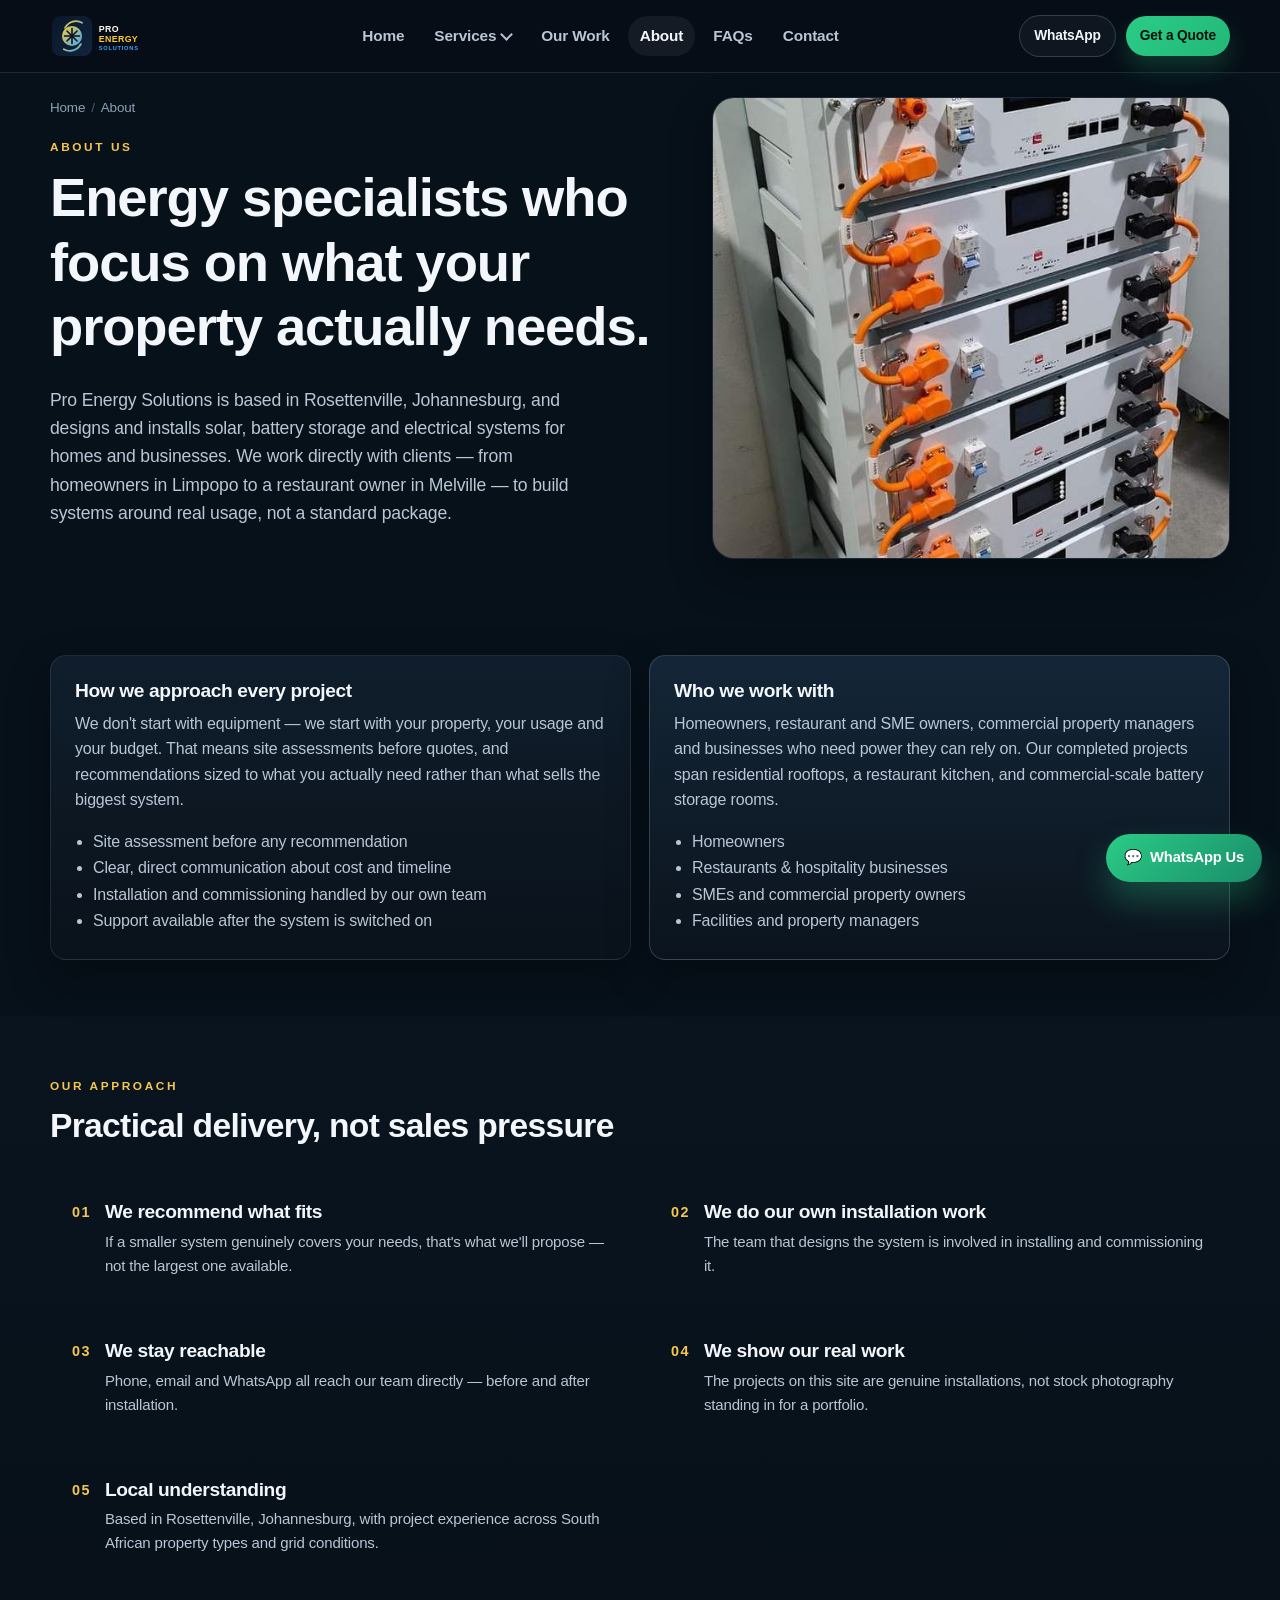
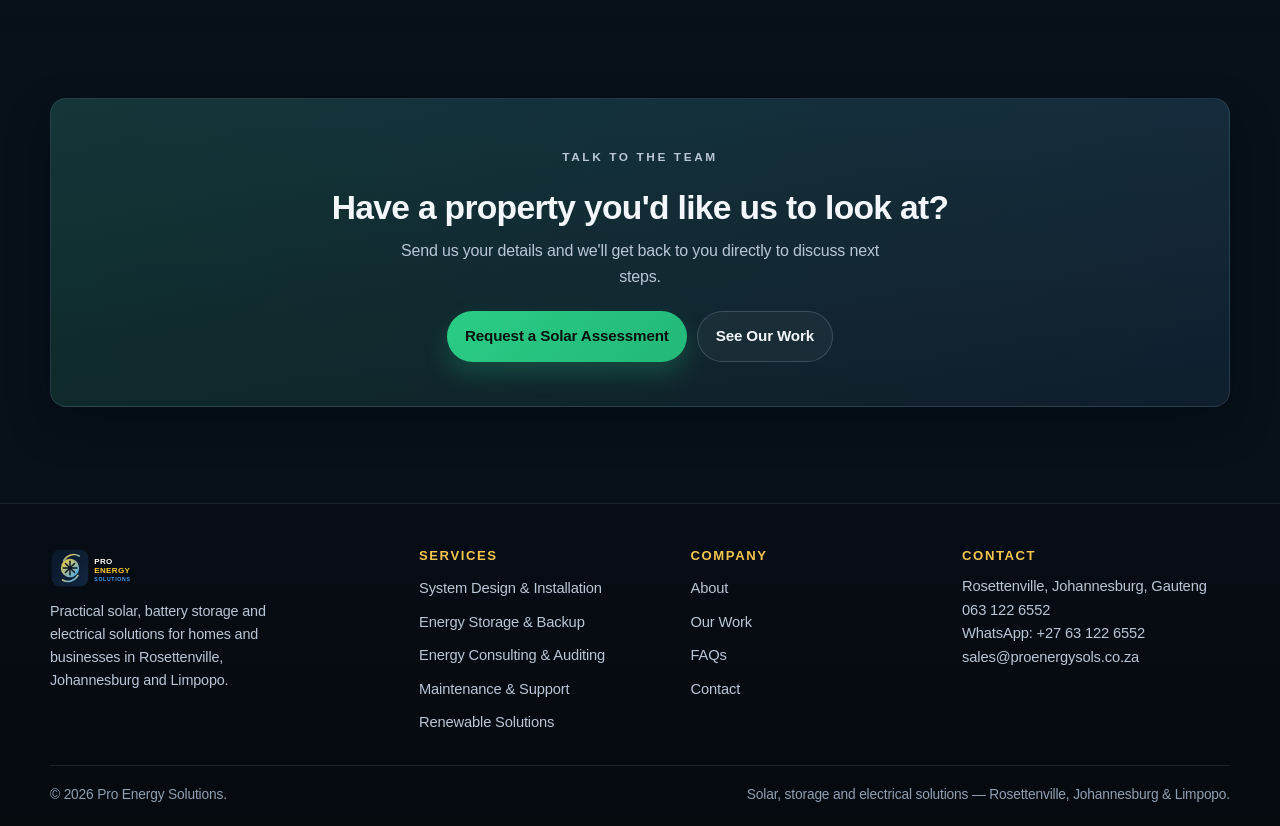
==== about.html @ cf30038c "Release production-ready Pro Energy Solutions website" ====
<!DOCTYPE html>
<html lang="en">
  <head>
    <meta charset="UTF-8" />
    <meta name="viewport" content="width=device-width, initial-scale=1.0" />
    <title>About Pro Energy Solutions | Johannesburg Solar &amp; Electrical Installers</title>
    <meta
      name="description"
      content="Pro Energy Solutions designs, installs and supports solar, battery and electrical systems for homes and businesses in Gauteng and Limpopo."
    />
    <link rel="canonical" href="https://zippy-cupcake-9b35af.netlify.app/about.html" />
    <meta property="og:type" content="website" />
    <meta property="og:site_name" content="Pro Energy Solutions" />
    <meta property="og:title" content="About Pro Energy Solutions | Johannesburg Solar &amp; Electrical Installers" />
    <meta property="og:description" content="Pro Energy Solutions designs, installs and supports solar, battery and electrical systems for homes and businesses in Gauteng and Limpopo." />
    <meta property="og:image" content="https://zippy-cupcake-9b35af.netlify.app/images/inverter_system_close_up.jpg" />
    <meta property="og:url" content="https://zippy-cupcake-9b35af.netlify.app/about.html" />
    <meta name="twitter:card" content="summary_large_image" />
    <link rel="icon" type="image/svg+xml" href="favicon.svg" />
    <link rel="stylesheet" href="style.css" />
    <script type="application/ld+json">
    {
      "@context": "https://schema.org",
      "@type": "BreadcrumbList",
      "itemListElement": [
        { "@type": "ListItem", "position": 1, "name": "Home", "item": "https://zippy-cupcake-9b35af.netlify.app/index.html" },
        { "@type": "ListItem", "position": 2, "name": "About", "item": "https://zippy-cupcake-9b35af.netlify.app/about.html" }
      ]
    }
    </script>
  </head>
  <body>
    <a class="skip-link" href="#main">Skip to main content</a>

    <header class="site-header">
      <nav class="nav container" aria-label="Primary">
        <a class="brand" href="index.html"><img src="logo.svg" alt="Pro Energy Solutions" class="site-logo" /></a>
        <button class="menu-toggle" type="button" aria-expanded="false" aria-controls="primary-nav-links" aria-label="Open menu">
          <span class="bar"></span>
        </button>
        <div class="nav-links" id="primary-nav-links">
          <a href="index.html">Home</a>
          <details class="nav-dropdown">
            <summary>Services</summary>
            <div class="nav-dropdown-menu">
              <a href="services.html">All Services</a>
              <a href="system-design.html">System Design &amp; Installation</a>
              <a href="storage.html">Energy Storage &amp; Backup</a>
              <a href="consulting.html">Energy Consulting &amp; Auditing</a>
              <a href="maintenance.html">Maintenance &amp; Support</a>
              <a href="renewables.html">Additional Renewable Solutions</a>
            </div>
          </details>
          <a href="work.html">Our Work</a>
          <a href="about.html" class="active" aria-current="page">About</a>
          <a href="faq.html">FAQs</a>
          <a href="contact.html">Contact</a>
          <div class="mobile-cta">
            <a class="btn btn-primary btn-sm" href="contact.html">Get a Quote</a>
            <a class="btn btn-whatsapp btn-sm" href="https://wa.me/27631226552" target="_blank" rel="noopener noreferrer">WhatsApp</a>
          </div>
        </div>
        <div class="nav-cta">
          <a class="btn btn-secondary btn-sm" href="https://wa.me/27631226552" target="_blank" rel="noopener noreferrer">WhatsApp</a>
          <a class="btn btn-primary btn-sm" href="contact.html">Get a Quote</a>
        </div>
      </nav>
    </header>

    <main id="main">
      <section class="page-hero">
        <div class="container page-hero-grid">
          <div>
            <nav class="breadcrumbs" aria-label="Breadcrumb">
              <a href="index.html">Home</a><span aria-hidden="true">/</span><span>About</span>
            </nav>
            <p class="eyebrow">About us</p>
            <h1>Energy specialists who focus on what your property actually needs.</h1>
            <p class="lead">
              Pro Energy Solutions is based in Rosettenville, Johannesburg, and designs and installs solar, battery
              storage and electrical systems for homes and businesses. We work directly with clients — from
              homeowners in Limpopo to a restaurant owner in Melville — to build systems around real usage, not a
              standard package.
            </p>
          </div>
          <div class="page-hero-media">
            <img src="images/inverter_system_close_up.jpg" alt="Close-up of a rack-mounted lithium battery system installed by Pro Energy Solutions" width="611" height="900" />
          </div>
        </div>
      </section>

      <section class="section">
        <div class="container">
          <h2 class="visually-hidden">Our approach and who we work with</h2>
          <div class="info-grid">
            <article class="panel reveal">
              <h3>How we approach every project</h3>
              <p>
                We don't start with equipment — we start with your property, your usage and your budget. That means
                site assessments before quotes, and recommendations sized to what you actually need rather than what
                sells the biggest system.
              </p>
              <ul class="check-list">
                <li>Site assessment before any recommendation</li>
                <li>Clear, direct communication about cost and timeline</li>
                <li>Installation and commissioning handled by our own team</li>
                <li>Support available after the system is switched on</li>
              </ul>
            </article>
            <article class="panel accent-panel reveal">
              <h3>Who we work with</h3>
              <p>
                Homeowners, restaurant and SME owners, commercial property managers and businesses who need power
                they can rely on. Our completed projects span residential rooftops, a restaurant kitchen, and
                commercial-scale battery storage rooms.
              </p>
              <ul class="check-list">
                <li>Homeowners</li>
                <li>Restaurants &amp; hospitality businesses</li>
                <li>SMEs and commercial property owners</li>
                <li>Facilities and property managers</li>
              </ul>
            </article>
          </div>
        </div>
      </section>

      <section class="section section-alt">
        <div class="container">
          <div class="section-head reveal">
            <p class="eyebrow">Our approach</p>
            <h2>Practical delivery, not sales pressure</h2>
          </div>
          <div class="why-grid">
            <article class="why-card reveal">
              <span class="why-num">01</span>
              <div>
                <h3>We recommend what fits</h3>
                <p>If a smaller system genuinely covers your needs, that's what we'll propose — not the largest one available.</p>
              </div>
            </article>
            <article class="why-card reveal">
              <span class="why-num">02</span>
              <div>
                <h3>We do our own installation work</h3>
                <p>The team that designs the system is involved in installing and commissioning it.</p>
              </div>
            </article>
            <article class="why-card reveal">
              <span class="why-num">03</span>
              <div>
                <h3>We stay reachable</h3>
                <p>Phone, email and WhatsApp all reach our team directly — before and after installation.</p>
              </div>
            </article>
            <article class="why-card reveal">
              <span class="why-num">04</span>
              <div>
                <h3>We show our real work</h3>
                <p>The projects on this site are genuine installations, not stock photography standing in for a portfolio.</p>
              </div>
            </article>
            <article class="why-card reveal">
              <span class="why-num">05</span>
              <div>
                <h3>Local understanding</h3>
                <p>Based in Rosettenville, Johannesburg, with project experience across South African property types and grid conditions.</p>
              </div>
            </article>
          </div>
        </div>
      </section>

      <section class="section">
        <div class="container">
          <div class="cta-panel reveal">
            <p class="eyebrow">Talk to the team</p>
            <h2>Have a property you'd like us to look at?</h2>
            <p>Send us your details and we'll get back to you directly to discuss next steps.</p>
            <div class="cta-row">
              <a class="btn btn-primary" href="contact.html">Request a Solar Assessment</a>
              <a class="btn btn-secondary" href="work.html">See Our Work</a>
            </div>
          </div>
        </div>
      </section>
    </main>

    <footer class="site-footer">
      <div class="container">
        <div class="footer-grid">
          <div class="footer-brand">
            <img src="logo.svg" alt="Pro Energy Solutions" class="site-logo" />
            <p>Practical solar, battery storage and electrical solutions for homes and businesses in Rosettenville, Johannesburg and Limpopo.</p>
          </div>
          <div class="footer-col">
            <h3>Services</h3>
            <ul>
              <li><a href="system-design.html">System Design &amp; Installation</a></li>
              <li><a href="storage.html">Energy Storage &amp; Backup</a></li>
              <li><a href="consulting.html">Energy Consulting &amp; Auditing</a></li>
              <li><a href="maintenance.html">Maintenance &amp; Support</a></li>
              <li><a href="renewables.html">Renewable Solutions</a></li>
            </ul>
          </div>
          <div class="footer-col">
            <h3>Company</h3>
            <ul>
              <li><a href="about.html">About</a></li>
              <li><a href="work.html">Our Work</a></li>
              <li><a href="faq.html">FAQs</a></li>
              <li><a href="contact.html">Contact</a></li>
            </ul>
          </div>
          <div class="footer-col">
            <h3>Contact</h3>
            <address>
              Rosettenville, Johannesburg, Gauteng<br />
              <a href="tel:+27631226552">063 122 6552</a><br />
              <a href="https://wa.me/27631226552" target="_blank" rel="noopener noreferrer">WhatsApp: +27 63 122 6552</a><br />
              <a href="mailto:sales@proenergysols.co.za">sales@proenergysols.co.za</a>
            </address>
          </div>
        </div>
        <div class="footer-bottom">
          <span>&copy; 2026 Pro Energy Solutions.</span>
          <span>Solar, storage and electrical solutions — Rosettenville, Johannesburg &amp; Limpopo.</span>
        </div>
      </div>
    </footer>

    <a class="whatsapp-float" href="https://wa.me/27631226552" target="_blank" rel="noopener noreferrer" aria-label="Chat with Pro Energy Solutions on WhatsApp">
      <span aria-hidden="true">💬</span><span class="wa-text">WhatsApp Us</span>
    </a>

    <nav class="mobile-action-bar" aria-label="Quick contact">
      <a class="mobile-action-item mai-whatsapp" href="https://wa.me/27631226552" target="_blank" rel="noopener noreferrer">
        <span class="mai-icon" aria-hidden="true">💬</span>WhatsApp
      </a>
      <a class="mobile-action-item mai-call" href="tel:+27631226552">
        <span class="mai-icon" aria-hidden="true">📞</span>Call
      </a>
      <a class="mobile-action-item mai-quote" href="contact.html">
        <span class="mai-icon" aria-hidden="true">⚡</span>Get Quote
      </a>
    </nav>
    <script src="script.js"></script>
  </body>
</html>
---- style.css ----
/* ==========================================================================
   Pro Energy Solutions — design system
   ========================================================================== */

:root {
  --bg: #07111a;
  --bg-2: #0a1826;
  --panel: #101f2d;
  --panel-2: #16293a;
  --text: #f3f7fb;
  --muted: #b9c6d6;
  --muted-2: #8ea0b4;
  --accent: #2acc86;
  --accent-ink: #06120d;
  --accent-2: #f5c64f;
  --accent-3: #5aa8ff;
  --border: rgba(148, 163, 184, 0.16);
  --border-strong: rgba(148, 163, 184, 0.28);
  --shadow: 0 18px 40px rgba(2, 6, 10, 0.45);
  --radius-lg: 22px;
  --radius-md: 16px;
  --radius-sm: 10px;
  --maxw: 1180px;
}

* { box-sizing: border-box; }

html { scroll-behavior: smooth; }

@media (prefers-reduced-motion: reduce) {
  html { scroll-behavior: auto; }
  *, *::before, *::after {
    animation-duration: 0.001ms !important;
    animation-iteration-count: 1 !important;
    transition-duration: 0.001ms !important;
    scroll-behavior: auto !important;
  }
}

body {
  margin: 0;
  font-family: "Segoe UI", "Inter", Arial, Helvetica, sans-serif;
  font-weight: 400;
  color: var(--text);
  line-height: 1.6;
  letter-spacing: -0.01em;
  background: var(--bg);
  min-height: 100vh;
}

img { max-width: 100%; display: block; }

.container {
  width: min(var(--maxw), calc(100% - 40px));
  margin: 0 auto;
}

a { color: inherit; }

h1, h2, h3, h4 {
  font-weight: 700;
  line-height: 1.18;
  letter-spacing: -0.02em;
  margin: 0 0 0.5em;
}

h1 { font-size: clamp(2.1rem, 5vw, 3.4rem); }
h2 { font-size: clamp(1.5rem, 3vw, 2.1rem); }
h3 { font-size: 1.2rem; }

p { margin: 0 0 1em; }

.lead {
  color: var(--muted);
  font-size: 1.1rem;
  max-width: 56ch;
}

.section-copy,
.card p,
.panel p {
  color: var(--muted);
  max-width: 62ch;
}

.eyebrow {
  display: inline-block;
  text-transform: uppercase;
  letter-spacing: 0.22em;
  font-size: 0.74rem;
  font-weight: 700;
  color: var(--accent-2);
  margin-bottom: 10px;
}

.visually-hidden {
  position: absolute;
  width: 1px; height: 1px;
  padding: 0; margin: -1px;
  overflow: hidden;
  clip: rect(0,0,0,0);
  white-space: nowrap;
  border: 0;
}

.skip-link {
  position: absolute;
  left: 12px;
  top: -60px;
  z-index: 100;
  background: var(--accent);
  color: var(--accent-ink);
  padding: 10px 16px;
  border-radius: 999px;
  font-weight: 700;
  text-decoration: none;
  transition: top 0.15s ease;
}

.skip-link:focus {
  top: 12px;
}

:focus-visible {
  outline: 2px solid var(--accent-3);
  outline-offset: 3px;
}

/* ==========================================================================
   Header / navigation
   ========================================================================== */

.site-header {
  position: sticky;
  top: 0;
  z-index: 60;
  background: rgba(7, 14, 22, 0.92);
  -webkit-backdrop-filter: blur(10px);
  backdrop-filter: blur(10px);
  border-bottom: 1px solid var(--border);
}

.nav {
  display: flex;
  align-items: center;
  justify-content: space-between;
  gap: 16px;
  padding: 14px 0;
}

.brand {
  display: inline-flex;
  align-items: center;
  gap: 10px;
  text-decoration: none;
  color: var(--text);
  flex-shrink: 0;
}

.site-logo {
  display: block;
  height: 44px;
  width: auto;
}

.nav-links {
  display: flex;
  align-items: center;
  gap: 6px;
}

.nav-links a {
  text-decoration: none;
  color: var(--muted);
  font-weight: 600;
  font-size: 0.96rem;
  padding: 8px 12px;
  border-radius: 999px;
  transition: color 0.15s ease, background 0.15s ease;
}

.nav-links a.active,
.nav-links a:hover,
.nav-links a:focus-visible {
  color: var(--text);
  background: rgba(255, 255, 255, 0.06);
}

.nav-cta {
  display: flex;
  align-items: center;
  gap: 10px;
  flex-shrink: 0;
}

.nav-dropdown {
  position: relative;
}

.nav-dropdown > summary {
  list-style: none;
  cursor: pointer;
  color: var(--muted);
  font-weight: 600;
  font-size: 0.96rem;
  padding: 8px 12px;
  border-radius: 999px;
  display: inline-flex;
  align-items: center;
  gap: 6px;
}

.nav-dropdown > summary::-webkit-details-marker { display: none; }
.nav-dropdown > summary::after {
  content: "";
  width: 7px; height: 7px;
  border-right: 2px solid currentColor;
  border-bottom: 2px solid currentColor;
  transform: rotate(45deg);
  margin-top: -4px;
}

.nav-dropdown[open] > summary,
.nav-dropdown > summary:hover,
.nav-dropdown > summary.active {
  color: var(--text);
  background: rgba(255, 255, 255, 0.06);
}

.nav-dropdown-menu {
  position: absolute;
  top: calc(100% + 8px);
  left: 0;
  min-width: 300px;
  padding: 8px;
  border-radius: 14px;
  border: 1px solid var(--border);
  background: linear-gradient(180deg, rgba(15, 27, 40, 0.99), rgba(9, 16, 24, 0.99));
  box-shadow: 0 18px 32px rgba(1, 5, 10, 0.4);
  display: grid;
  gap: 4px;
  z-index: 20;
}

.nav-dropdown-menu a {
  display: block;
  padding: 10px 12px;
  border-radius: 10px;
  color: var(--text);
  text-decoration: none;
  font-weight: 600;
  font-size: 0.94rem;
}

.nav-dropdown-menu a:hover,
.nav-dropdown-menu a:focus-visible {
  background: rgba(42, 204, 134, 0.12);
}

.menu-toggle {
  display: none;
  align-items: center;
  justify-content: center;
  width: 44px;
  height: 44px;
  border-radius: 10px;
  border: 1px solid var(--border-strong);
  background: rgba(255, 255, 255, 0.04);
  color: var(--text);
  cursor: pointer;
  flex-shrink: 0;
}

.menu-toggle .bar {
  display: block;
  width: 20px;
  height: 2px;
  background: currentColor;
  position: relative;
}

.menu-toggle .bar::before,
.menu-toggle .bar::after {
  content: "";
  position: absolute;
  left: 0;
  width: 20px;
  height: 2px;
  background: currentColor;
  transition: transform 0.2s ease;
}

.menu-toggle .bar::before { top: -6px; }
.menu-toggle .bar::after { top: 6px; }

.btn {
  display: inline-flex;
  align-items: center;
  justify-content: center;
  gap: 8px;
  padding: 12px 18px;
  border-radius: 999px;
  text-decoration: none;
  font-weight: 700;
  font-size: 0.95rem;
  border: 0;
  cursor: pointer;
  transition: transform 0.15s ease, box-shadow 0.15s ease, background 0.15s ease;
  font-family: inherit;
}

.btn:hover { transform: translateY(-1px); }

.btn-primary {
  background: linear-gradient(135deg, var(--accent), #23b878);
  color: var(--accent-ink);
  box-shadow: 0 12px 24px rgba(42, 204, 134, 0.22);
}

.btn-secondary {
  background: rgba(255, 255, 255, 0.04);
  border: 1px solid var(--border-strong);
  color: var(--text);
}

.btn-secondary:hover {
  border-color: var(--accent-3);
  background: rgba(90, 168, 255, 0.08);
}

.btn-whatsapp {
  background: linear-gradient(135deg, #2acc86, #1a8d6a);
  color: #fff;
}

.btn-sm { padding: 9px 14px; font-size: 0.86rem; }

.nav-cta .btn { display: none; }

@media (min-width: 900px) {
  .nav-cta .btn { display: inline-flex; }
}

/* mobile nav */
@media (max-width: 899px) {
  .menu-toggle { display: inline-flex; }

  .nav-links {
    position: fixed;
    inset: 68px 0 0 0;
    height: calc(100vh - 68px);
    background: rgba(6, 12, 19, 0.98);
    flex-direction: column;
    align-items: stretch;
    padding: 18px 20px 30px;
    gap: 2px;
    overflow-y: auto;
    transform: translateX(100%);
    transition: transform 0.25s ease;
    z-index: 40;
  }

  .nav-links.is-open { transform: translateX(0); }

  .nav-links a {
    padding: 14px 10px;
    font-size: 1.05rem;
    border-bottom: 1px solid var(--border);
    border-radius: 0;
  }

  .nav-dropdown { width: 100%; }
  .nav-dropdown > summary {
    padding: 14px 10px;
    font-size: 1.05rem;
    border-bottom: 1px solid var(--border);
    border-radius: 0;
    width: 100%;
  }

  .nav-dropdown-menu {
    position: static;
    border: 0;
    background: rgba(255, 255, 255, 0.03);
    box-shadow: none;
    margin: 4px 0 4px 10px;
  }

  .nav-links .mobile-cta {
    display: flex;
    gap: 10px;
    margin-top: 16px;
    flex-wrap: wrap;
  }

  .nav-links .mobile-cta .btn { flex: 1 1 140px; }
}

@media (min-width: 900px) {
  .mobile-cta { display: none; }
}

/* ==========================================================================
   Hero
   ========================================================================== */

.hero {
  padding: 28px 0 56px;
  position: relative;
  overflow: hidden;
}

.hero::before {
  content: "";
  position: absolute;
  inset: 0;
  background:
    radial-gradient(circle at 12% 0%, rgba(42, 204, 134, 0.14), transparent 42%),
    radial-gradient(circle at 90% 8%, rgba(245, 198, 79, 0.12), transparent 38%),
    linear-gradient(180deg, #07111a 0%, #081420 100%);
  z-index: -1;
}

.hero-split {
  display: grid;
  grid-template-columns: 1.05fr 0.95fr;
  gap: 32px;
  align-items: center;
  padding-top: 20px;
}

.hero-copy-col h1 { color: #fff; }

.hero-tagline {
  color: var(--muted);
  font-size: 1.12rem;
  max-width: 50ch;
  margin-bottom: 22px;
}

.hero-cta-row {
  display: flex;
  flex-wrap: wrap;
  gap: 12px;
  margin-bottom: 26px;
}

.hero-call-link {
  margin: 0 0 22px;
}

.hero-call-link a {
  color: var(--muted);
  text-decoration: none;
  font-weight: 600;
  font-size: 0.92rem;
  border-bottom: 1px dashed var(--border-strong);
  padding-bottom: 1px;
}

.hero-call-link a:hover { color: var(--text); border-color: var(--accent-3); }

.hero-proof-row {
  display: flex;
  flex-wrap: wrap;
  gap: 10px;
}

.hero-proof-row span {
  display: inline-flex;
  align-items: center;
  gap: 6px;
  padding: 8px 12px;
  border-radius: 999px;
  background: rgba(255, 255, 255, 0.05);
  border: 1px solid var(--border);
  color: var(--muted);
  font-size: 0.86rem;
}

.hero-visual {
  position: relative;
  border-radius: var(--radius-lg);
  overflow: hidden;
  border: 1px solid var(--border);
  box-shadow: var(--shadow);
  min-height: 420px;
  background: var(--panel);
}

.hero-visual img {
  width: 100%;
  height: 100%;
  min-height: 420px;
  object-fit: cover;
  object-position: center;
}

.hero-visual-caption {
  position: absolute;
  left: 14px;
  bottom: 14px;
  right: 14px;
  display: flex;
  align-items: center;
  gap: 8px;
  padding: 10px 14px;
  border-radius: 12px;
  background: rgba(6, 12, 19, 0.72);
  -webkit-backdrop-filter: blur(6px);
  backdrop-filter: blur(6px);
  border: 1px solid rgba(255, 255, 255, 0.1);
  font-size: 0.86rem;
  color: #eef4fa;
}

/* simple inner-page hero (service/about/etc pages) */
.page-hero {
  padding: 24px 0 40px;
}

.page-hero-grid {
  display: grid;
  grid-template-columns: 1.1fr 0.9fr;
  gap: 28px;
  align-items: start;
}

.page-hero-media {
  border-radius: var(--radius-lg);
  overflow: hidden;
  border: 1px solid var(--border);
  box-shadow: var(--shadow);
}

.page-hero-media img {
  width: 100%;
  height: 100%;
  max-height: 460px;
  object-fit: cover;
}

.breadcrumbs {
  display: flex;
  flex-wrap: wrap;
  gap: 6px;
  font-size: 0.84rem;
  color: var(--muted-2);
  margin-bottom: 14px;
}

.breadcrumbs a { color: var(--muted-2); text-decoration: none; }
.breadcrumbs a:hover { color: var(--text); }
.breadcrumbs span[aria-hidden] { opacity: 0.5; }

/* ==========================================================================
   Cards / panels
   ========================================================================== */

.feature-card,
.card,
.panel,
.cta-panel,
.info-card {
  background: linear-gradient(180deg, rgba(16, 31, 45, 0.96), rgba(10, 18, 27, 0.98));
  border: 1px solid var(--border);
  border-radius: var(--radius-md);
  box-shadow: var(--shadow);
}

.feature-card {
  padding: 20px;
}

.feature-card h2, .feature-card h3 { margin-bottom: 10px; }

.feature-card ul {
  padding-left: 18px;
  margin: 0;
  color: var(--muted);
  display: grid;
  gap: 6px;
}

.page-content {
  padding: 8px 0 60px;
}

.section {
  padding: 56px 0;
}

.section-alt {
  background: linear-gradient(180deg, rgba(12, 22, 33, 0.6), rgba(8, 15, 23, 0.2));
}

.section-head {
  max-width: 68ch;
  margin-bottom: 34px;
}

.section-head.center {
  margin-left: auto;
  margin-right: auto;
  text-align: center;
}

/* trust strip */
.trust-strip {
  display: grid;
  grid-template-columns: repeat(4, 1fr);
  gap: 16px;
}

.trust-item {
  padding: 20px 18px;
  display: flex;
  flex-direction: column;
  gap: 8px;
}

.trust-item .trust-icon {
  width: 38px; height: 38px;
  border-radius: 10px;
  background: rgba(42, 204, 134, 0.14);
  color: var(--accent);
  display: flex;
  align-items: center;
  justify-content: center;
  font-weight: 800;
}

.trust-item h3 { margin: 0; font-size: 1rem; }
.trust-item p { margin: 0; font-size: 0.92rem; color: var(--muted); }

/* services grid */
.cards-grid {
  display: grid;
  grid-template-columns: repeat(3, 1fr);
  gap: 18px;
}

.card {
  padding: 22px;
  display: flex;
  flex-direction: column;
  gap: 10px;
}

.card .card-icon {
  width: 42px; height: 42px;
  border-radius: 12px;
  background: rgba(90, 168, 255, 0.14);
  color: var(--accent-3);
  display: flex;
  align-items: center;
  justify-content: center;
  font-weight: 800;
  margin-bottom: 4px;
}

.card h3 { margin-bottom: 2px; }

.text-link {
  display: inline-flex;
  align-items: center;
  gap: 6px;
  margin-top: auto;
  padding-top: 8px;
  color: var(--accent);
  text-decoration: none;
  font-weight: 700;
  font-size: 0.92rem;
}

.text-link:hover { color: var(--accent-2); }

.text-link-standalone { margin-top: 26px; }

/* why-us grid */
.why-grid {
  display: grid;
  grid-template-columns: repeat(2, 1fr);
  gap: 18px;
}

.why-card {
  padding: 22px;
  display: flex;
  gap: 14px;
}

.why-card .why-num {
  font-weight: 800;
  color: var(--accent-2);
  font-size: 0.9rem;
  letter-spacing: 0.1em;
  flex-shrink: 0;
}

.why-card h3 { margin-bottom: 6px; }
.why-card p { margin: 0; color: var(--muted); font-size: 0.94rem; }

/* ==========================================================================
   Our Work / project cards
   ========================================================================== */

.projects-grid {
  display: grid;
  grid-template-columns: repeat(3, 1fr);
  gap: 20px;
}

.project-card {
  border-radius: var(--radius-md);
  overflow: hidden;
  border: 1px solid var(--border);
  background: var(--panel);
  box-shadow: var(--shadow);
  display: flex;
  flex-direction: column;
}

.project-media {
  position: relative;
  aspect-ratio: 4 / 3;
  overflow: hidden;
  background: var(--panel-2);
}

.project-media img {
  width: 100%;
  height: 100%;
  object-fit: cover;
  transition: transform 0.35s ease;
}

.project-card:hover .project-media img { transform: scale(1.04); }

.project-tag {
  position: absolute;
  top: 12px;
  left: 12px;
  padding: 6px 12px;
  border-radius: 999px;
  background: rgba(6, 12, 19, 0.78);
  border: 1px solid rgba(255, 255, 255, 0.14);
  font-size: 0.78rem;
  font-weight: 700;
  color: var(--accent-2);
}

.project-body {
  padding: 18px 20px 22px;
  display: flex;
  flex-direction: column;
  gap: 10px;
  flex: 1;
}

.project-location {
  font-size: 0.86rem;
  color: var(--muted-2);
  font-weight: 600;
}

.project-body h3 { margin: 0; }

.project-facts {
  display: grid;
  gap: 8px;
  margin-top: 4px;
  font-size: 0.9rem;
}

.project-facts dt {
  color: var(--accent-2);
  font-weight: 700;
  font-size: 0.76rem;
  text-transform: uppercase;
  letter-spacing: 0.08em;
  margin: 0;
}

.project-facts dd {
  margin: 2px 0 0;
  color: var(--muted);
}

/* ==========================================================================
   Testimonials
   ========================================================================== */

.testimonial-list {
  display: grid;
  gap: 22px;
}

.testimonial-card {
  display: grid;
  grid-template-columns: 300px 1fr;
  gap: 0;
  border-radius: var(--radius-lg);
  overflow: hidden;
  border: 1px solid var(--border);
  background: var(--panel);
  box-shadow: var(--shadow);
}

.testimonial-card:nth-child(even) {
  grid-template-columns: 1fr 300px;
}

.testimonial-card:nth-child(even) .testimonial-media { order: 2; }

.testimonial-media {
  position: relative;
  min-height: 240px;
}

.testimonial-media img {
  width: 100%;
  height: 100%;
  object-fit: cover;
}

.testimonial-media-caption {
  position: absolute;
  left: 10px;
  bottom: 10px;
  right: 10px;
  font-size: 0.72rem;
  color: #dbe7f3;
  background: rgba(5, 10, 16, 0.68);
  padding: 6px 10px;
  border-radius: 8px;
  line-height: 1.35;
}

.testimonial-body {
  padding: 28px 30px;
  display: flex;
  flex-direction: column;
  justify-content: center;
  gap: 14px;
}

.testimonial-quote {
  font-size: 1.08rem;
  color: #eef4fb;
  line-height: 1.6;
  margin: 0;
  position: relative;
}

.testimonial-attribution strong {
  display: block;
  font-size: 1rem;
  color: var(--text);
}

.testimonial-attribution span {
  color: var(--muted-2);
  font-size: 0.88rem;
}

/* ==========================================================================
   Process steps
   ========================================================================== */

.steps-grid {
  display: grid;
  grid-template-columns: repeat(3, 1fr);
  gap: 16px;
}

.step-card {
  padding: 20px;
  border-radius: var(--radius-md);
  background: rgba(255, 255, 255, 0.03);
  border: 1px solid var(--border);
}

.step-card strong {
  display: inline-block;
  color: var(--accent);
  font-size: 0.82rem;
  letter-spacing: 0.18em;
  font-weight: 800;
  margin-bottom: 8px;
}

.step-card h3 { margin: 0 0 6px; font-size: 1.02rem; }
.step-card p { margin: 0; color: var(--muted); font-size: 0.9rem; }

/* ==========================================================================
   Service areas
   ========================================================================== */

.area-chip-row {
  display: flex;
  flex-wrap: wrap;
  gap: 10px;
}

.area-chip {
  padding: 12px 18px;
  border-radius: 12px;
  background: rgba(255, 255, 255, 0.04);
  border: 1px solid var(--border);
  font-weight: 600;
  font-size: 0.94rem;
  display: flex;
  align-items: center;
  gap: 8px;
}

.area-chip .dot {
  width: 8px; height: 8px;
  border-radius: 999px;
  background: var(--accent);
  flex-shrink: 0;
}

/* ==========================================================================
   FAQ accordion
   ========================================================================== */

.faq-list {
  display: grid;
  gap: 10px;
}

.faq-item {
  border: 1px solid var(--border);
  border-radius: var(--radius-md);
  background: var(--panel);
  overflow: hidden;
}

.faq-item > summary {
  list-style: none;
  cursor: pointer;
  padding: 18px 20px;
  font-weight: 700;
  font-size: 1rem;
  display: flex;
  align-items: center;
  justify-content: space-between;
  gap: 14px;
}

.faq-item > summary::-webkit-details-marker { display: none; }

.faq-item > summary::after {
  content: "+";
  font-size: 1.4rem;
  font-weight: 400;
  color: var(--accent);
  flex-shrink: 0;
  transition: transform 0.2s ease;
}

.faq-item[open] > summary::after { transform: rotate(45deg); }

.faq-item .faq-answer {
  padding: 0 20px 20px;
  color: var(--muted);
  margin: 0;
}

/* ==========================================================================
   CTA panel / footer
   ========================================================================== */

.cta-panel {
  margin-top: 8px;
  padding: 44px 36px;
  text-align: center;
  background:
    linear-gradient(135deg, rgba(42, 204, 134, 0.14), rgba(90, 168, 255, 0.08)),
    linear-gradient(180deg, rgba(16, 31, 45, 0.96), rgba(10, 18, 27, 0.98));
}

.cta-panel h2 { margin-bottom: 10px; }
.cta-panel p { color: var(--muted); max-width: 56ch; margin: 0 auto 22px; }
.cta-panel .cta-row { justify-content: center; }

.cta-row {
  display: flex;
  flex-wrap: wrap;
  gap: 10px;
}

.cta-row-stacked {
  flex-direction: column;
  align-items: stretch;
}

.site-footer {
  border-top: 1px solid var(--border);
  background: linear-gradient(180deg, rgba(7, 13, 21, 0.98), rgba(5, 10, 15, 0.99));
  margin-top: 40px;
  padding: 44px 0 20px;
}

.footer-grid {
  display: grid;
  grid-template-columns: 1.4fr 1fr 1fr 1.1fr;
  gap: 28px;
  padding-bottom: 30px;
  border-bottom: 1px solid var(--border);
}

.footer-brand .site-logo { height: 40px; margin-bottom: 12px; }
.footer-brand p { color: var(--muted); font-size: 0.9rem; max-width: 32ch; }

.footer-col h3 {
  font-size: 0.82rem;
  text-transform: uppercase;
  letter-spacing: 0.12em;
  color: var(--accent-2);
  margin-bottom: 12px;
}

.footer-col ul {
  list-style: none;
  padding: 0;
  margin: 0;
  display: grid;
  gap: 8px;
}

.footer-col a {
  color: var(--muted);
  text-decoration: none;
  font-size: 0.92rem;
}

.footer-col a:hover { color: var(--text); }

.footer-col address { font-style: normal; color: var(--muted); font-size: 0.92rem; }

.footer-bottom {
  display: flex;
  flex-wrap: wrap;
  justify-content: space-between;
  gap: 10px;
  padding-top: 18px;
  color: var(--muted-2);
  font-size: 0.86rem;
}

.footer-bottom a { color: var(--muted-2); text-decoration: none; }
.footer-bottom a:hover { color: var(--text); }

/* ==========================================================================
   WhatsApp float
   ========================================================================== */

.whatsapp-float {
  position: fixed;
  right: 18px;
  bottom: 18px;
  z-index: 50;
  display: inline-flex;
  align-items: center;
  gap: 8px;
  padding: 12px 18px;
  border-radius: 999px;
  background: linear-gradient(135deg, #2acc86, #1a8d6a);
  color: #fff;
  text-decoration: none;
  font-weight: 700;
  font-size: 0.92rem;
  box-shadow: 0 18px 34px rgba(42, 204, 134, 0.3);
}

.whatsapp-float:hover { transform: translateY(-1px); }

/* mobile sticky action bar */
.mobile-action-bar {
  display: none;
  position: fixed;
  left: 0; right: 0; bottom: 0;
  z-index: 55;
  grid-template-columns: repeat(3, 1fr);
  gap: 6px;
  background: rgba(7, 13, 20, 0.97);
  -webkit-backdrop-filter: blur(8px);
  backdrop-filter: blur(8px);
  border-top: 1px solid var(--border-strong);
  padding: 8px max(10px, env(safe-area-inset-right)) max(8px, env(safe-area-inset-bottom)) max(10px, env(safe-area-inset-left));
}

.mobile-action-item {
  display: flex;
  flex-direction: column;
  align-items: center;
  justify-content: center;
  gap: 2px;
  padding: 8px 4px;
  border-radius: 12px;
  text-decoration: none;
  color: var(--text);
  font-size: 0.72rem;
  font-weight: 700;
  letter-spacing: 0.01em;
}

.mobile-action-item .mai-icon { font-size: 1.15rem; line-height: 1; }

.mobile-action-item.mai-whatsapp { background: rgba(42, 204, 134, 0.14); }
.mobile-action-item.mai-call { background: rgba(90, 168, 255, 0.14); }
.mobile-action-item.mai-quote { background: rgba(245, 198, 79, 0.16); }

@media (max-width: 760px) {
  .mobile-action-bar { display: grid; }
  .whatsapp-float { display: none; }
  body { padding-bottom: 74px; }
}

/* ==========================================================================
   Forms
   ========================================================================== */

.contact-form {
  display: grid;
  gap: 14px;
}

.field-grid {
  display: grid;
  grid-template-columns: repeat(2, 1fr);
  gap: 14px;
}

.contact-form label {
  display: grid;
  gap: 6px;
  color: var(--text);
  font-weight: 600;
  font-size: 0.92rem;
}

.contact-form .req { color: var(--accent-2); }

.contact-form input,
.contact-form select,
.contact-form textarea {
  width: 100%;
  padding: 11px 13px;
  border-radius: 10px;
  border: 1px solid var(--border-strong);
  background: rgba(255, 255, 255, 0.04);
  color: var(--text);
  font: inherit;
}

.contact-form input:focus,
.contact-form select:focus,
.contact-form textarea:focus {
  border-color: var(--accent-3);
}

.contact-form input:invalid:not(:placeholder-shown),
.contact-form textarea:invalid:not(:placeholder-shown) {
  border-color: #e0616b;
}

.contact-form input::placeholder,
.contact-form textarea::placeholder {
  color: #7f8fa3;
}

.contact-form textarea {
  resize: vertical;
  min-height: 120px;
}

.form-step-label {
  margin: 4px 0 -4px;
  font-size: 0.82rem;
  font-weight: 700;
  color: var(--accent-2);
  text-transform: uppercase;
  letter-spacing: 0.06em;
}

.contact-form .form-step-label:first-child { margin-top: 0; }

.form-note {
  font-size: 0.84rem;
  color: var(--muted-2);
  margin: 0;
}

.form-status {
  font-size: 0.92rem;
  padding: 10px 14px;
  border-radius: 10px;
  display: none;
}

.form-status.is-visible { display: block; }

.form-status.success {
  background: rgba(42, 204, 134, 0.14);
  color: #a9f0cd;
  border: 1px solid rgba(42, 204, 134, 0.3);
}

/* two-column info panels */
.info-grid {
  display: grid;
  grid-template-columns: 1fr 1fr;
  gap: 18px;
}

.panel { padding: 24px; }
.panel h3 { margin-bottom: 8px; }

.accent-panel {
  background: linear-gradient(180deg, rgba(20, 39, 56, 0.96), rgba(11, 20, 30, 0.98));
  border-color: var(--border-strong);
}

.check-list {
  padding-left: 18px;
  color: var(--muted);
  line-height: 1.65;
  margin: 12px 0 0;
}

/* image gallery strip (service pages) */
.image-strip {
  display: grid;
  grid-template-columns: repeat(auto-fit, minmax(200px, 1fr));
  gap: 10px;
  margin-top: 18px;
}

.image-strip img {
  width: 100%;
  height: 170px;
  object-fit: cover;
  border-radius: 14px;
  border: 1px solid var(--border);
}

/* scroll-reveal */
.reveal {
  opacity: 0;
  transform: translateY(16px);
  transition: opacity 0.5s ease, transform 0.5s ease;
}

.reveal.is-visible {
  opacity: 1;
  transform: translateY(0);
}

@media (prefers-reduced-motion: reduce) {
  .reveal { opacity: 1; transform: none; transition: none; }
}

/* ==========================================================================
   Responsive
   ========================================================================== */

@media (max-width: 1080px) {
  .trust-strip { grid-template-columns: repeat(2, 1fr); }
  .cards-grid { grid-template-columns: repeat(2, 1fr); }
  .projects-grid { grid-template-columns: repeat(2, 1fr); }
  .footer-grid { grid-template-columns: 1fr 1fr; }
}

@media (max-width: 900px) {
  .hero-split,
  .page-hero-grid {
    grid-template-columns: 1fr;
  }
  .hero-visual { order: -1; min-height: 320px; }
  .hero-visual img { min-height: 320px; }
}

@media (max-width: 760px) {
  .why-grid,
  .steps-grid,
  .info-grid,
  .cards-grid,
  .projects-grid,
  .footer-grid,
  .trust-strip {
    grid-template-columns: 1fr;
  }

  .testimonial-card,
  .testimonial-card:nth-child(even) {
    grid-template-columns: 1fr;
  }

  .testimonial-card:nth-child(even) .testimonial-media { order: 0; }
  .testimonial-media { min-height: 200px; }
  .testimonial-body { padding: 22px; }

  .field-grid { grid-template-columns: 1fr; }
  .image-strip { grid-template-columns: 1fr 1fr; }

  .cta-panel { padding: 32px 20px; }

  h1 { font-size: 2rem; }
}

@media (max-width: 520px) {
  .container { width: calc(100% - 28px); }
  .image-strip { grid-template-columns: 1fr; }
  .whatsapp-float { right: 12px; bottom: 12px; padding: 11px 14px; font-size: 0.86rem; }
  .whatsapp-float .wa-text { display: none; }
}
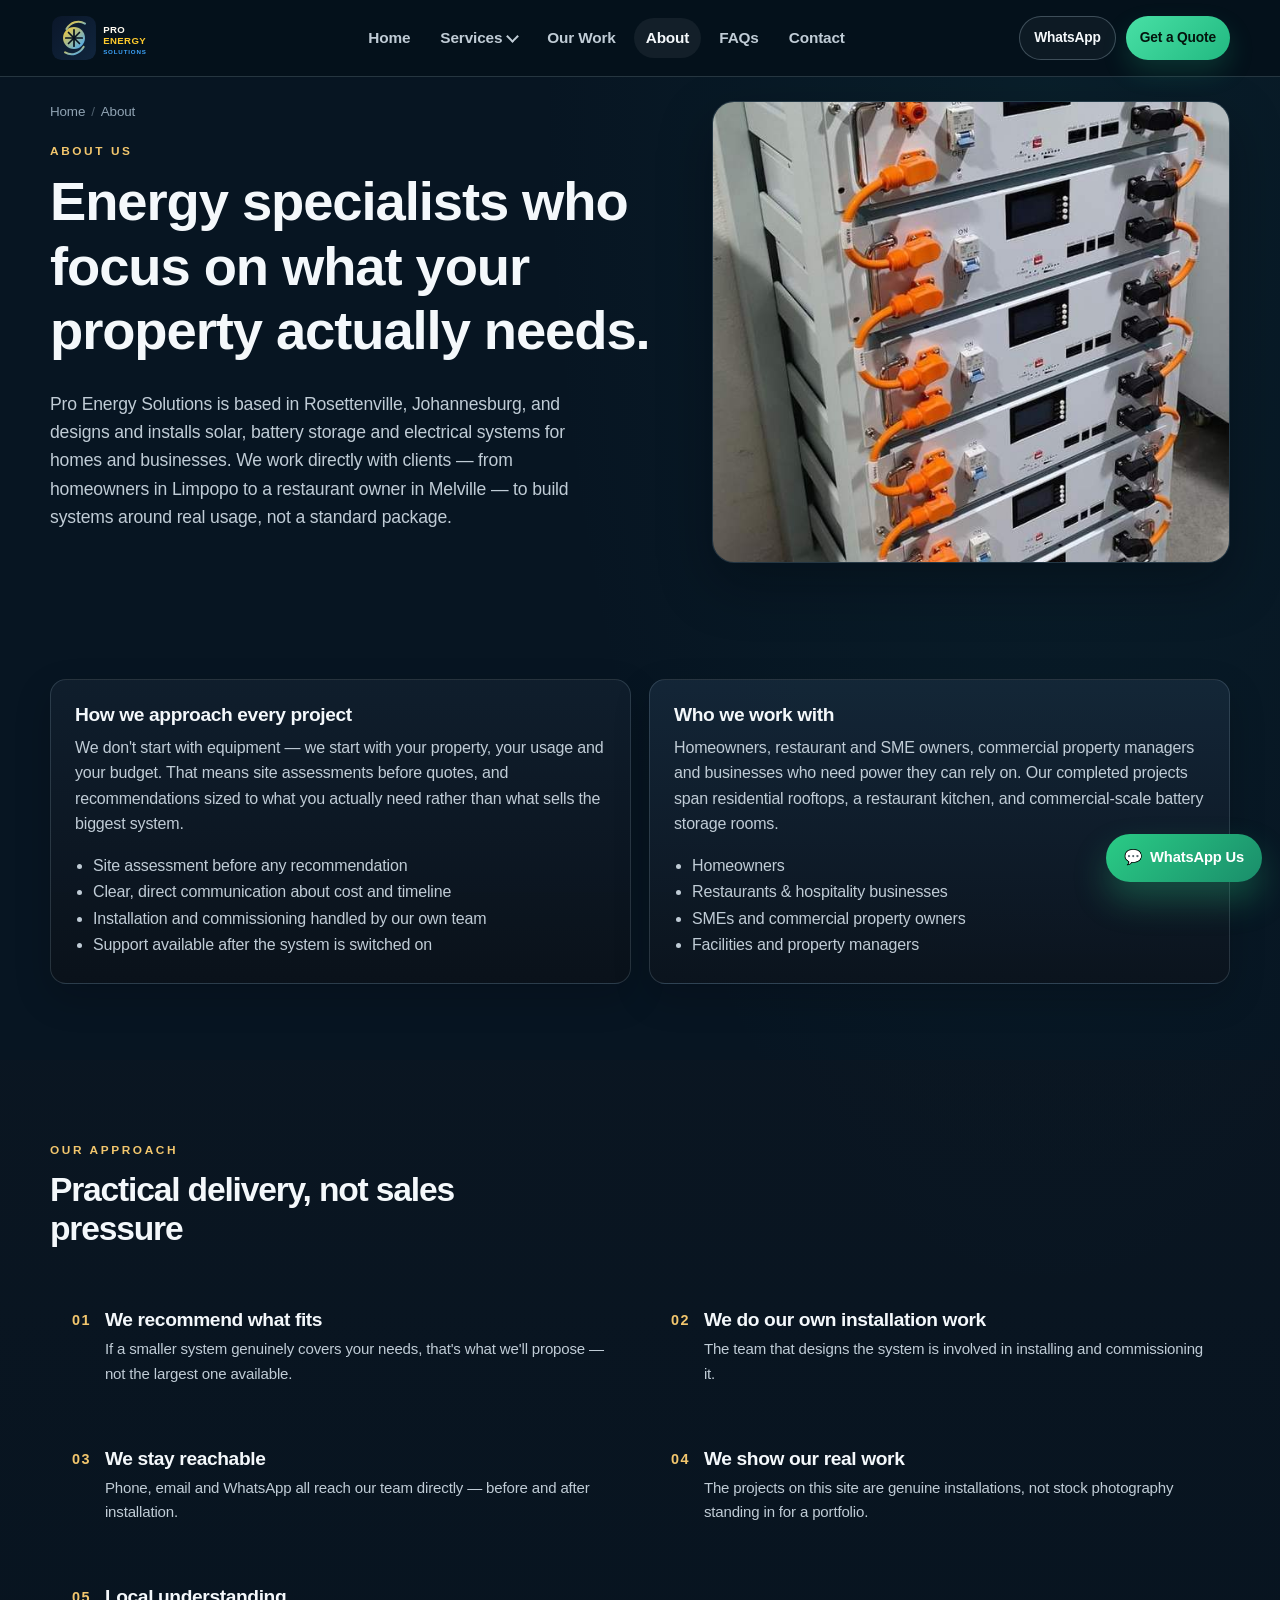
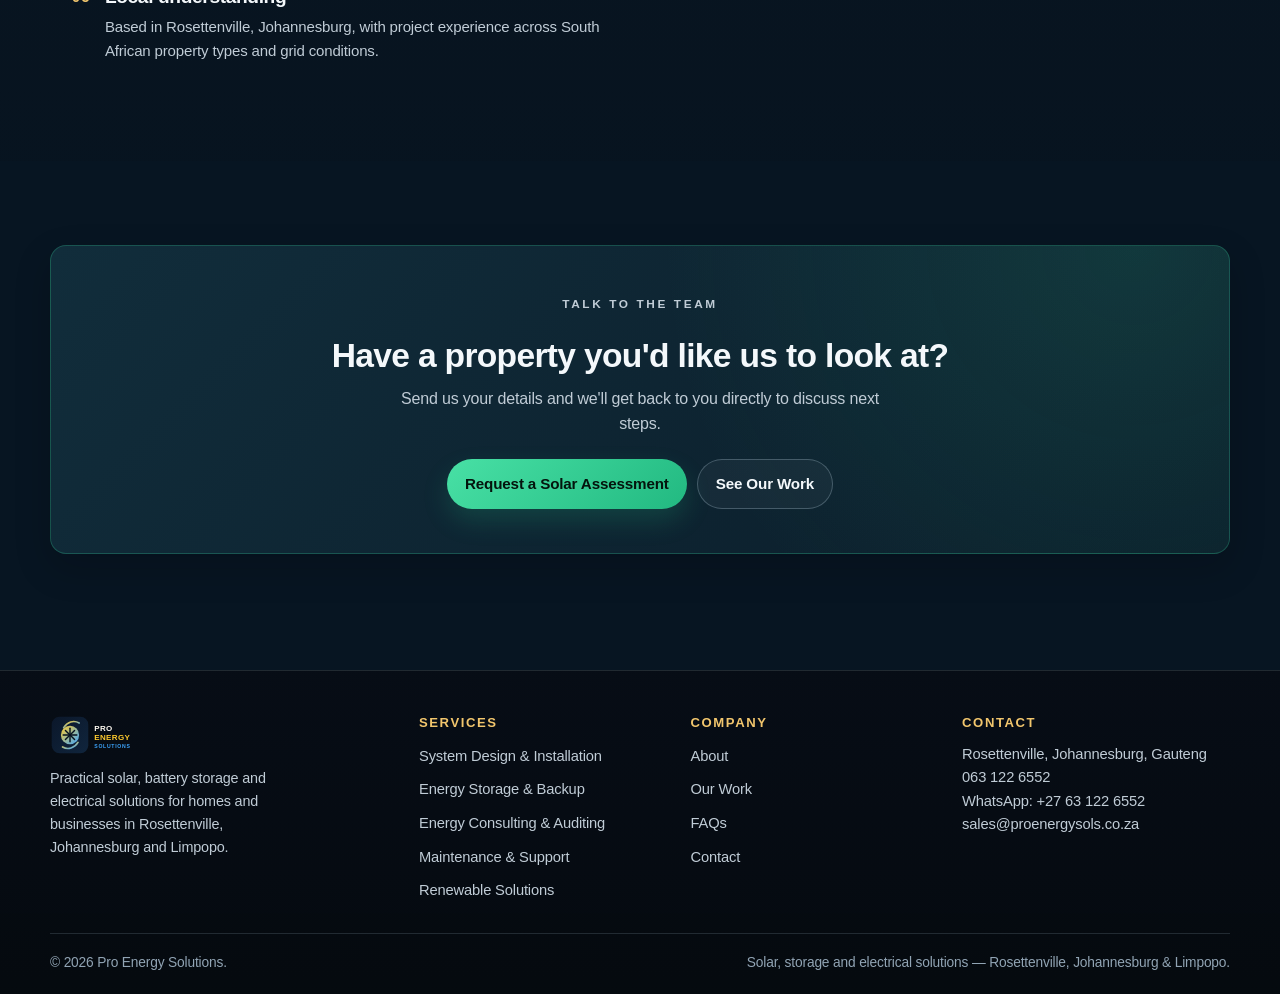
==== commit 972a33f2: "fix(seo): replace legacy hosting URLs with proenergysols.co.za" ====
--- a/about.html
+++ b/about.html
@@ -8,13 +8,13 @@
       name="description"
       content="Pro Energy Solutions designs, installs and supports solar, battery and electrical systems for homes and businesses in Gauteng and Limpopo."
     />
-    <link rel="canonical" href="https://zippy-cupcake-9b35af.netlify.app/about.html" />
+    <link rel="canonical" href="https://proenergysols.co.za/about.html" />
     <meta property="og:type" content="website" />
     <meta property="og:site_name" content="Pro Energy Solutions" />
     <meta property="og:title" content="About Pro Energy Solutions | Johannesburg Solar &amp; Electrical Installers" />
     <meta property="og:description" content="Pro Energy Solutions designs, installs and supports solar, battery and electrical systems for homes and businesses in Gauteng and Limpopo." />
-    <meta property="og:image" content="https://zippy-cupcake-9b35af.netlify.app/images/inverter_system_close_up.jpg" />
-    <meta property="og:url" content="https://zippy-cupcake-9b35af.netlify.app/about.html" />
+    <meta property="og:image" content="https://proenergysols.co.za/images/inverter_system_close_up.jpg" />
+    <meta property="og:url" content="https://proenergysols.co.za/about.html" />
     <meta name="twitter:card" content="summary_large_image" />
     <link rel="icon" type="image/svg+xml" href="favicon.svg" />
     <link rel="stylesheet" href="style.css" />
@@ -23,8 +23,8 @@
       "@context": "https://schema.org",
       "@type": "BreadcrumbList",
       "itemListElement": [
-        { "@type": "ListItem", "position": 1, "name": "Home", "item": "https://zippy-cupcake-9b35af.netlify.app/index.html" },
-        { "@type": "ListItem", "position": 2, "name": "About", "item": "https://zippy-cupcake-9b35af.netlify.app/about.html" }
+        { "@type": "ListItem", "position": 1, "name": "Home", "item": "https://proenergysols.co.za/index.html" },
+        { "@type": "ListItem", "position": 2, "name": "About", "item": "https://proenergysols.co.za/about.html" }
       ]
     }
     </script>
--- a/style.css
+++ b/style.css
@@ -1318,3 +1318,13 @@
   .whatsapp-float { right: 12px; bottom: 12px; padding: 11px 14px; font-size: 0.86rem; }
   .whatsapp-float .wa-text { display: none; }
 }
+
+/* Refinement pass: clearer hierarchy, polished interactions and stronger mobile presentation */
+:root{--bg:#071522;--bg-2:#0b1d2a;--panel:#102635;--panel-2:#173447;--text:#f4f8fb;--muted:#c0ccd6;--muted-2:#91a4b4;--accent:#35d39a;--accent-ink:#04140d;--accent-2:#f2c66d;--accent-3:#72c9ec;--border:rgba(174,199,216,.17);--border-strong:rgba(174,199,216,.3);--shadow:0 22px 52px rgba(0,7,13,.34)}
+html{scroll-padding-top:88px}body{background:radial-gradient(ellipse at 82% 3%,rgba(31,130,129,.09),transparent 32rem),var(--bg);-webkit-font-smoothing:antialiased;text-rendering:optimizeLegibility}::selection{background:rgba(53,211,154,.28);color:#fff}
+.site-header{background:rgba(5,17,27,.94);border-bottom-color:rgba(174,199,216,.2)}.site-logo{height:48px}.nav-links a,.nav-dropdown>summary{transition:color .18s ease,background .18s ease}.nav-dropdown-menu{background:linear-gradient(180deg,#102838,#091925);border-color:var(--border-strong)}
+.btn{min-height:44px}.btn-primary{background:linear-gradient(135deg,#48e0a5,#22b981);box-shadow:0 12px 26px rgba(35,185,129,.2)}.btn-primary:hover{box-shadow:0 16px 30px rgba(35,185,129,.28)}.btn-whatsapp{background:linear-gradient(135deg,#27c987,#138a68)}
+.hero{padding:42px 0 64px}.hero::before{background:radial-gradient(circle at 12% 0%,rgba(53,211,154,.17),transparent 42%),radial-gradient(circle at 90% 8%,rgba(114,201,236,.13),transparent 38%),linear-gradient(180deg,#081927 0%,#071522 100%)}.hero-split{gap:clamp(28px,4vw,56px)}.hero-copy-col h1{max-width:16ch;letter-spacing:-.045em}.hero-tagline{max-width:54ch;line-height:1.75}.hero-visual{min-height:470px;border-radius:26px;border-color:rgba(174,199,216,.25);box-shadow:0 28px 70px rgba(0,5,10,.42)}.hero-visual img{min-height:470px}.hero-visual-caption{background:rgba(4,16,25,.82)}.hero-proof-row span{background:rgba(255,255,255,.045)}
+.section{padding:clamp(48px,6vw,76px) 0}.section-head{margin-bottom:38px}.section-head h2{max-width:25ch;letter-spacing:-.035em}.card,.feature-card,.panel,.cta-panel,.info-card,.project-card{border-color:rgba(174,199,216,.18);box-shadow:0 14px 36px rgba(0,6,12,.2)}.card,.project-card,.feature-card,.panel{transition:border-color .2s ease,transform .2s ease,box-shadow .2s ease}.card:hover,.project-card:hover,.feature-card:hover{transform:translateY(-4px);border-color:rgba(53,211,154,.42);box-shadow:0 22px 46px rgba(0,6,12,.3)}.card .card-icon{background:rgba(114,201,236,.12);color:var(--accent-3)}.trust-item .trust-icon{background:rgba(53,211,154,.13)}.project-media img{transition:transform .45s ease}.project-card:hover .project-media img{transform:scale(1.035)}.project-location{color:var(--accent-2)}.project-tag{background:rgba(5,20,30,.9)}
+.cta-panel{background:radial-gradient(circle at 92% 0%,rgba(53,211,154,.13),transparent 42%),linear-gradient(135deg,#112d3b,#0b1d2a);border-color:rgba(53,211,154,.25)}.text-link{color:#59e2ae}.text-link:hover{color:#f2c66d}.contact-form input,.contact-form select,.contact-form textarea{background:rgba(2,12,20,.48);border-color:rgba(174,199,216,.28)}.contact-form select option{background:#102635;color:#f4f8fb}.contact-form input:focus,.contact-form select:focus,.contact-form textarea:focus{outline:2px solid rgba(114,201,236,.28);outline-offset:1px}.mobile-action-bar{background:rgba(5,17,27,.97);border-top-color:rgba(174,199,216,.24)}.mobile-action-item{min-height:48px}:focus-visible{outline-color:#8adcf4;outline-offset:3px}
+@media(max-width:900px){.hero{padding-top:22px}.hero-visual,.hero-visual img{min-height:340px}.hero-copy-col h1{max-width:20ch}}@media(max-width:760px){.section{padding:46px 0}.hero-visual,.hero-visual img{min-height:280px}.hero-copy-col h1{font-size:clamp(2rem,9vw,2.65rem)}.hero-cta-row .btn,.cta-row .btn{width:100%}.nav-links{background:rgba(5,17,27,.99)}}@media(prefers-reduced-motion:reduce){.card,.project-card,.feature-card,.project-media img{transition:none}.card:hover,.project-card:hover,.feature-card:hover{transform:none}}
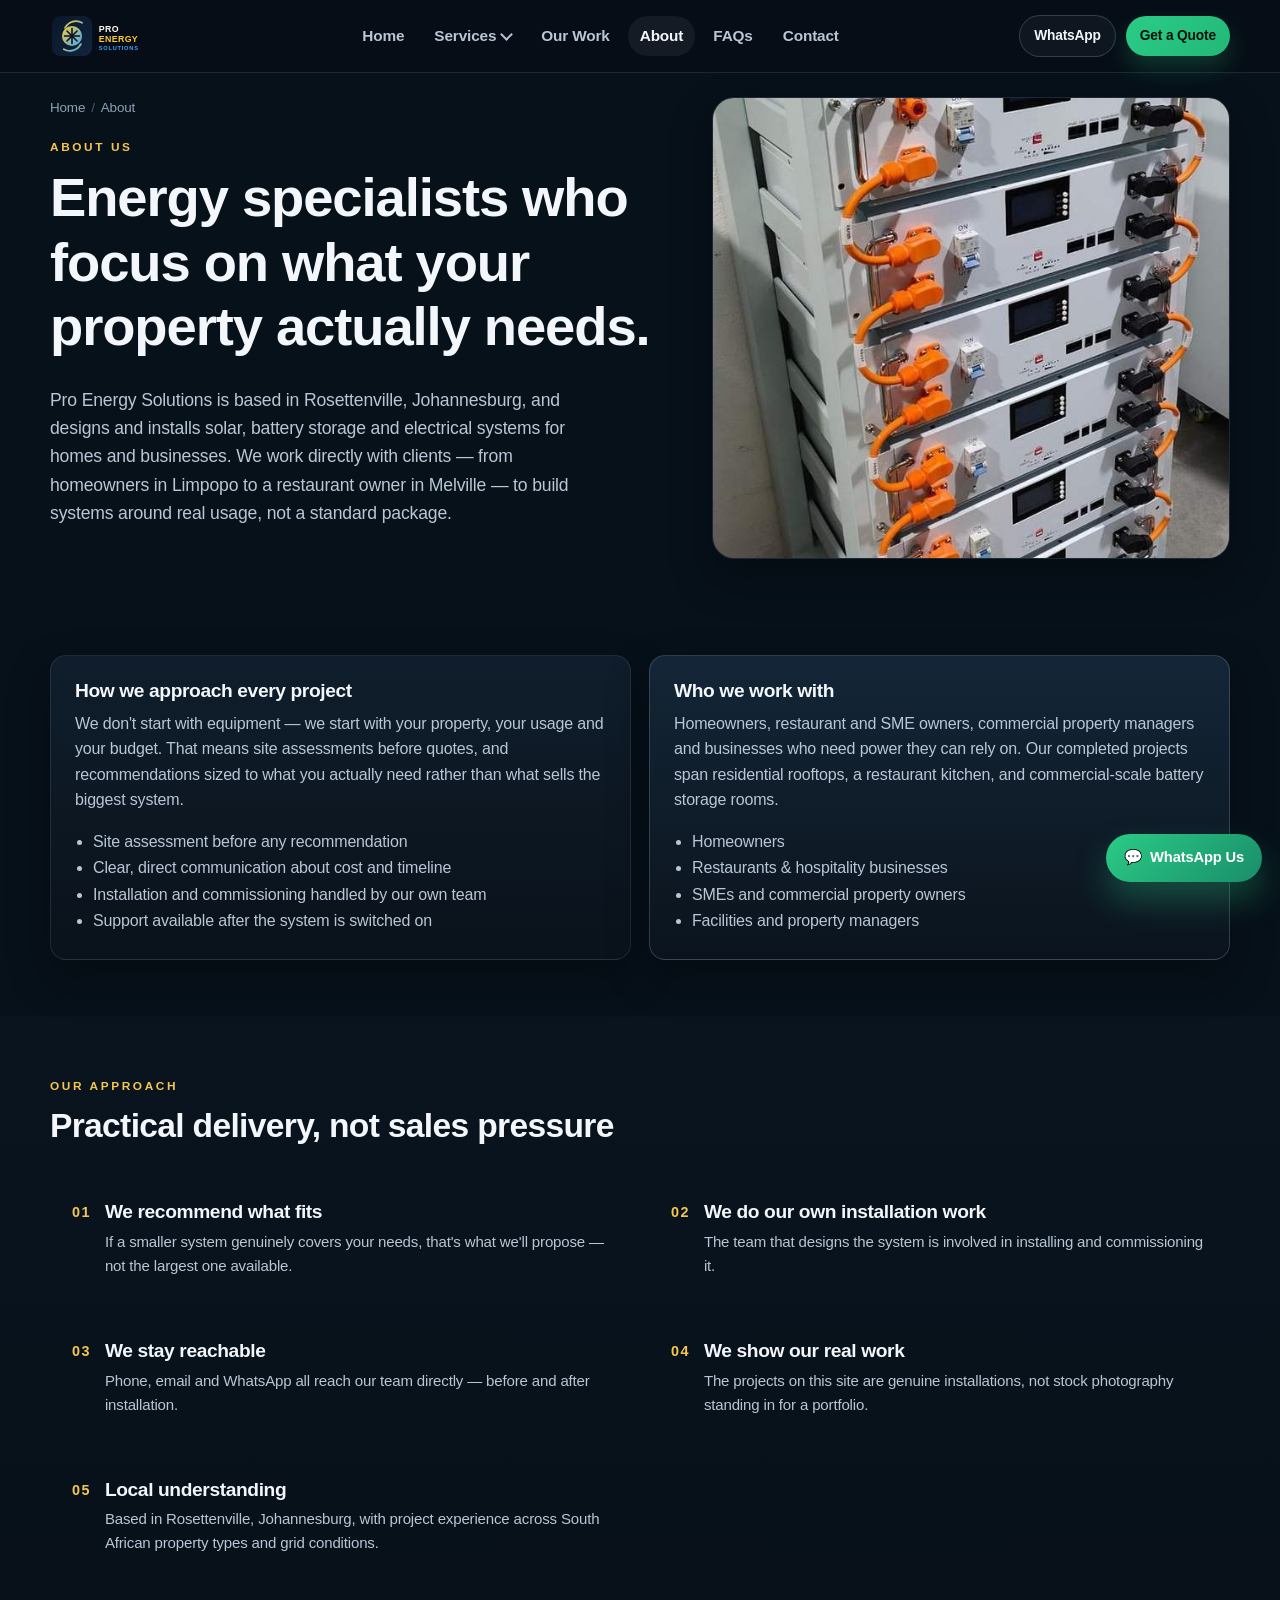
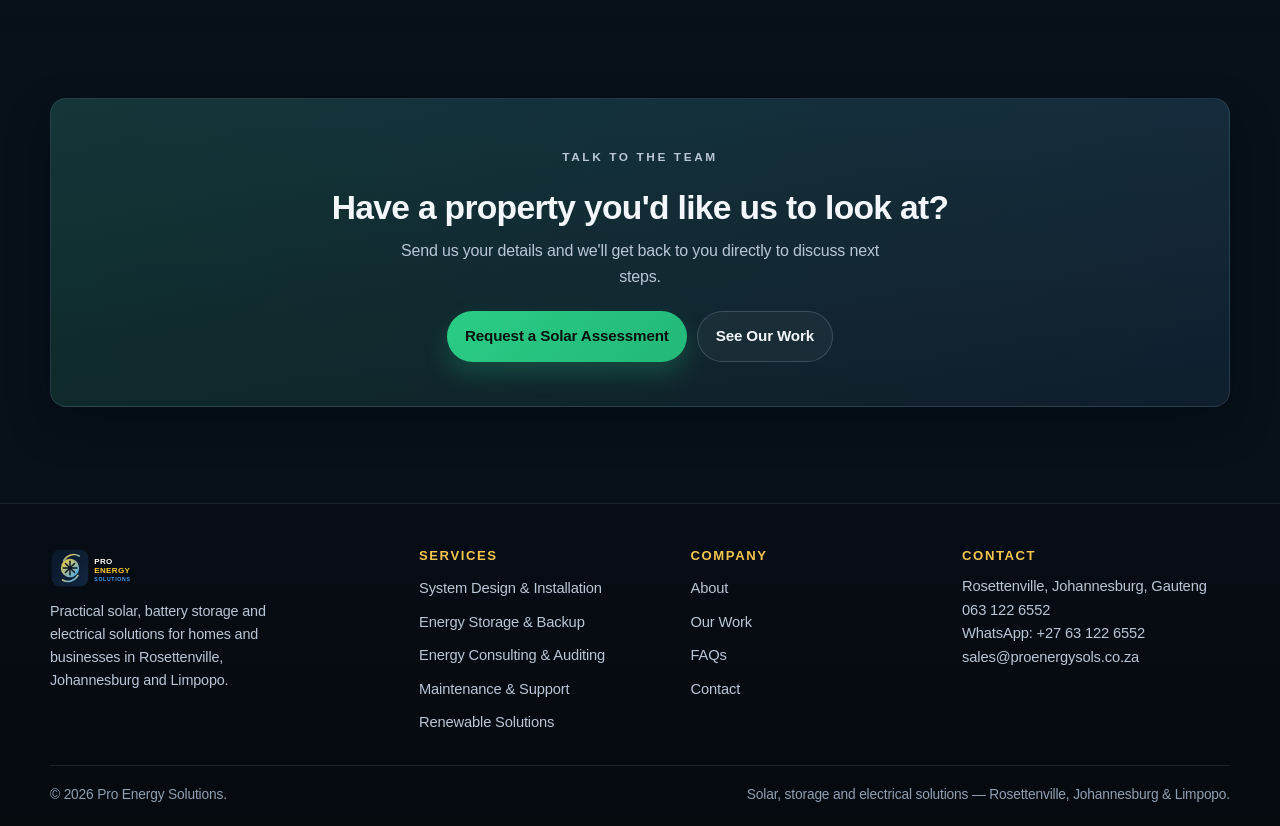
==== commit 9a24a8d8: "perf(images): prioritize above-the-fold hero image" ====
--- a/about.html
+++ b/about.html
@@ -23,7 +23,7 @@
       "@context": "https://schema.org",
       "@type": "BreadcrumbList",
       "itemListElement": [
-        { "@type": "ListItem", "position": 1, "name": "Home", "item": "https://proenergysols.co.za/index.html" },
+        { "@type": "ListItem", "position": 1, "name": "Home", "item": "https://proenergysols.co.za/" },
         { "@type": "ListItem", "position": 2, "name": "About", "item": "https://proenergysols.co.za/about.html" }
       ]
     }
@@ -34,12 +34,12 @@
 
     <header class="site-header">
       <nav class="nav container" aria-label="Primary">
-        <a class="brand" href="index.html"><img src="logo.svg" alt="Pro Energy Solutions" class="site-logo" /></a>
+        <a class="brand" href="/"><img src="logo.svg" alt="Pro Energy Solutions" class="site-logo" /></a>
         <button class="menu-toggle" type="button" aria-expanded="false" aria-controls="primary-nav-links" aria-label="Open menu">
           <span class="bar"></span>
         </button>
         <div class="nav-links" id="primary-nav-links">
-          <a href="index.html">Home</a>
+          <a href="/">Home</a>
           <details class="nav-dropdown">
             <summary>Services</summary>
             <div class="nav-dropdown-menu">
@@ -72,7 +72,7 @@
         <div class="container page-hero-grid">
           <div>
             <nav class="breadcrumbs" aria-label="Breadcrumb">
-              <a href="index.html">Home</a><span aria-hidden="true">/</span><span>About</span>
+              <a href="/">Home</a><span aria-hidden="true">/</span><span>About</span>
             </nav>
             <p class="eyebrow">About us</p>
             <h1>Energy specialists who focus on what your property actually needs.</h1>
@@ -84,7 +84,7 @@
             </p>
           </div>
           <div class="page-hero-media">
-            <img src="images/inverter_system_close_up.jpg" alt="Close-up of a rack-mounted lithium battery system installed by Pro Energy Solutions" width="611" height="900" />
+            <img fetchpriority="high" src="images/inverter_system_close_up.jpg" alt="Close-up of a rack-mounted lithium battery system installed by Pro Energy Solutions" width="611" height="900" />
           </div>
         </div>
       </section>
--- a/style.css
+++ b/style.css
@@ -1202,12 +1202,11 @@
   display: none;
 }
 
-.form-status.is-visible { display: block; }
-
-.form-status.success {
-  background: rgba(42, 204, 134, 0.14);
-  color: #a9f0cd;
-  border: 1px solid rgba(42, 204, 134, 0.3);
+.form-status.is-visible {
+  display: block;
+  background: rgba(90, 168, 255, 0.10);
+  color: var(--muted);
+  border: 1px solid var(--border-strong);
 }
 
 /* two-column info panels */
@@ -1248,20 +1247,25 @@
   border: 1px solid var(--border);
 }
 
-/* scroll-reveal */
+/* Scroll reveal is progressive enhancement: content stays visible without JavaScript. */
 .reveal {
+  opacity: 1;
+  transform: none;
+}
+
+.js-enabled .reveal {
   opacity: 0;
   transform: translateY(16px);
   transition: opacity 0.5s ease, transform 0.5s ease;
 }
 
-.reveal.is-visible {
+.js-enabled .reveal.is-visible {
   opacity: 1;
   transform: translateY(0);
 }
 
 @media (prefers-reduced-motion: reduce) {
-  .reveal { opacity: 1; transform: none; transition: none; }
+  .reveal, .js-enabled .reveal { opacity: 1; transform: none; transition: none; }
 }
 
 /* ==========================================================================
@@ -1318,13 +1322,3 @@
   .whatsapp-float { right: 12px; bottom: 12px; padding: 11px 14px; font-size: 0.86rem; }
   .whatsapp-float .wa-text { display: none; }
 }
-
-/* Refinement pass: clearer hierarchy, polished interactions and stronger mobile presentation */
-:root{--bg:#071522;--bg-2:#0b1d2a;--panel:#102635;--panel-2:#173447;--text:#f4f8fb;--muted:#c0ccd6;--muted-2:#91a4b4;--accent:#35d39a;--accent-ink:#04140d;--accent-2:#f2c66d;--accent-3:#72c9ec;--border:rgba(174,199,216,.17);--border-strong:rgba(174,199,216,.3);--shadow:0 22px 52px rgba(0,7,13,.34)}
-html{scroll-padding-top:88px}body{background:radial-gradient(ellipse at 82% 3%,rgba(31,130,129,.09),transparent 32rem),var(--bg);-webkit-font-smoothing:antialiased;text-rendering:optimizeLegibility}::selection{background:rgba(53,211,154,.28);color:#fff}
-.site-header{background:rgba(5,17,27,.94);border-bottom-color:rgba(174,199,216,.2)}.site-logo{height:48px}.nav-links a,.nav-dropdown>summary{transition:color .18s ease,background .18s ease}.nav-dropdown-menu{background:linear-gradient(180deg,#102838,#091925);border-color:var(--border-strong)}
-.btn{min-height:44px}.btn-primary{background:linear-gradient(135deg,#48e0a5,#22b981);box-shadow:0 12px 26px rgba(35,185,129,.2)}.btn-primary:hover{box-shadow:0 16px 30px rgba(35,185,129,.28)}.btn-whatsapp{background:linear-gradient(135deg,#27c987,#138a68)}
-.hero{padding:42px 0 64px}.hero::before{background:radial-gradient(circle at 12% 0%,rgba(53,211,154,.17),transparent 42%),radial-gradient(circle at 90% 8%,rgba(114,201,236,.13),transparent 38%),linear-gradient(180deg,#081927 0%,#071522 100%)}.hero-split{gap:clamp(28px,4vw,56px)}.hero-copy-col h1{max-width:16ch;letter-spacing:-.045em}.hero-tagline{max-width:54ch;line-height:1.75}.hero-visual{min-height:470px;border-radius:26px;border-color:rgba(174,199,216,.25);box-shadow:0 28px 70px rgba(0,5,10,.42)}.hero-visual img{min-height:470px}.hero-visual-caption{background:rgba(4,16,25,.82)}.hero-proof-row span{background:rgba(255,255,255,.045)}
-.section{padding:clamp(48px,6vw,76px) 0}.section-head{margin-bottom:38px}.section-head h2{max-width:25ch;letter-spacing:-.035em}.card,.feature-card,.panel,.cta-panel,.info-card,.project-card{border-color:rgba(174,199,216,.18);box-shadow:0 14px 36px rgba(0,6,12,.2)}.card,.project-card,.feature-card,.panel{transition:border-color .2s ease,transform .2s ease,box-shadow .2s ease}.card:hover,.project-card:hover,.feature-card:hover{transform:translateY(-4px);border-color:rgba(53,211,154,.42);box-shadow:0 22px 46px rgba(0,6,12,.3)}.card .card-icon{background:rgba(114,201,236,.12);color:var(--accent-3)}.trust-item .trust-icon{background:rgba(53,211,154,.13)}.project-media img{transition:transform .45s ease}.project-card:hover .project-media img{transform:scale(1.035)}.project-location{color:var(--accent-2)}.project-tag{background:rgba(5,20,30,.9)}
-.cta-panel{background:radial-gradient(circle at 92% 0%,rgba(53,211,154,.13),transparent 42%),linear-gradient(135deg,#112d3b,#0b1d2a);border-color:rgba(53,211,154,.25)}.text-link{color:#59e2ae}.text-link:hover{color:#f2c66d}.contact-form input,.contact-form select,.contact-form textarea{background:rgba(2,12,20,.48);border-color:rgba(174,199,216,.28)}.contact-form select option{background:#102635;color:#f4f8fb}.contact-form input:focus,.contact-form select:focus,.contact-form textarea:focus{outline:2px solid rgba(114,201,236,.28);outline-offset:1px}.mobile-action-bar{background:rgba(5,17,27,.97);border-top-color:rgba(174,199,216,.24)}.mobile-action-item{min-height:48px}:focus-visible{outline-color:#8adcf4;outline-offset:3px}
-@media(max-width:900px){.hero{padding-top:22px}.hero-visual,.hero-visual img{min-height:340px}.hero-copy-col h1{max-width:20ch}}@media(max-width:760px){.section{padding:46px 0}.hero-visual,.hero-visual img{min-height:280px}.hero-copy-col h1{font-size:clamp(2rem,9vw,2.65rem)}.hero-cta-row .btn,.cta-row .btn{width:100%}.nav-links{background:rgba(5,17,27,.99)}}@media(prefers-reduced-motion:reduce){.card,.project-card,.feature-card,.project-media img{transition:none}.card:hover,.project-card:hover,.feature-card:hover{transform:none}}
